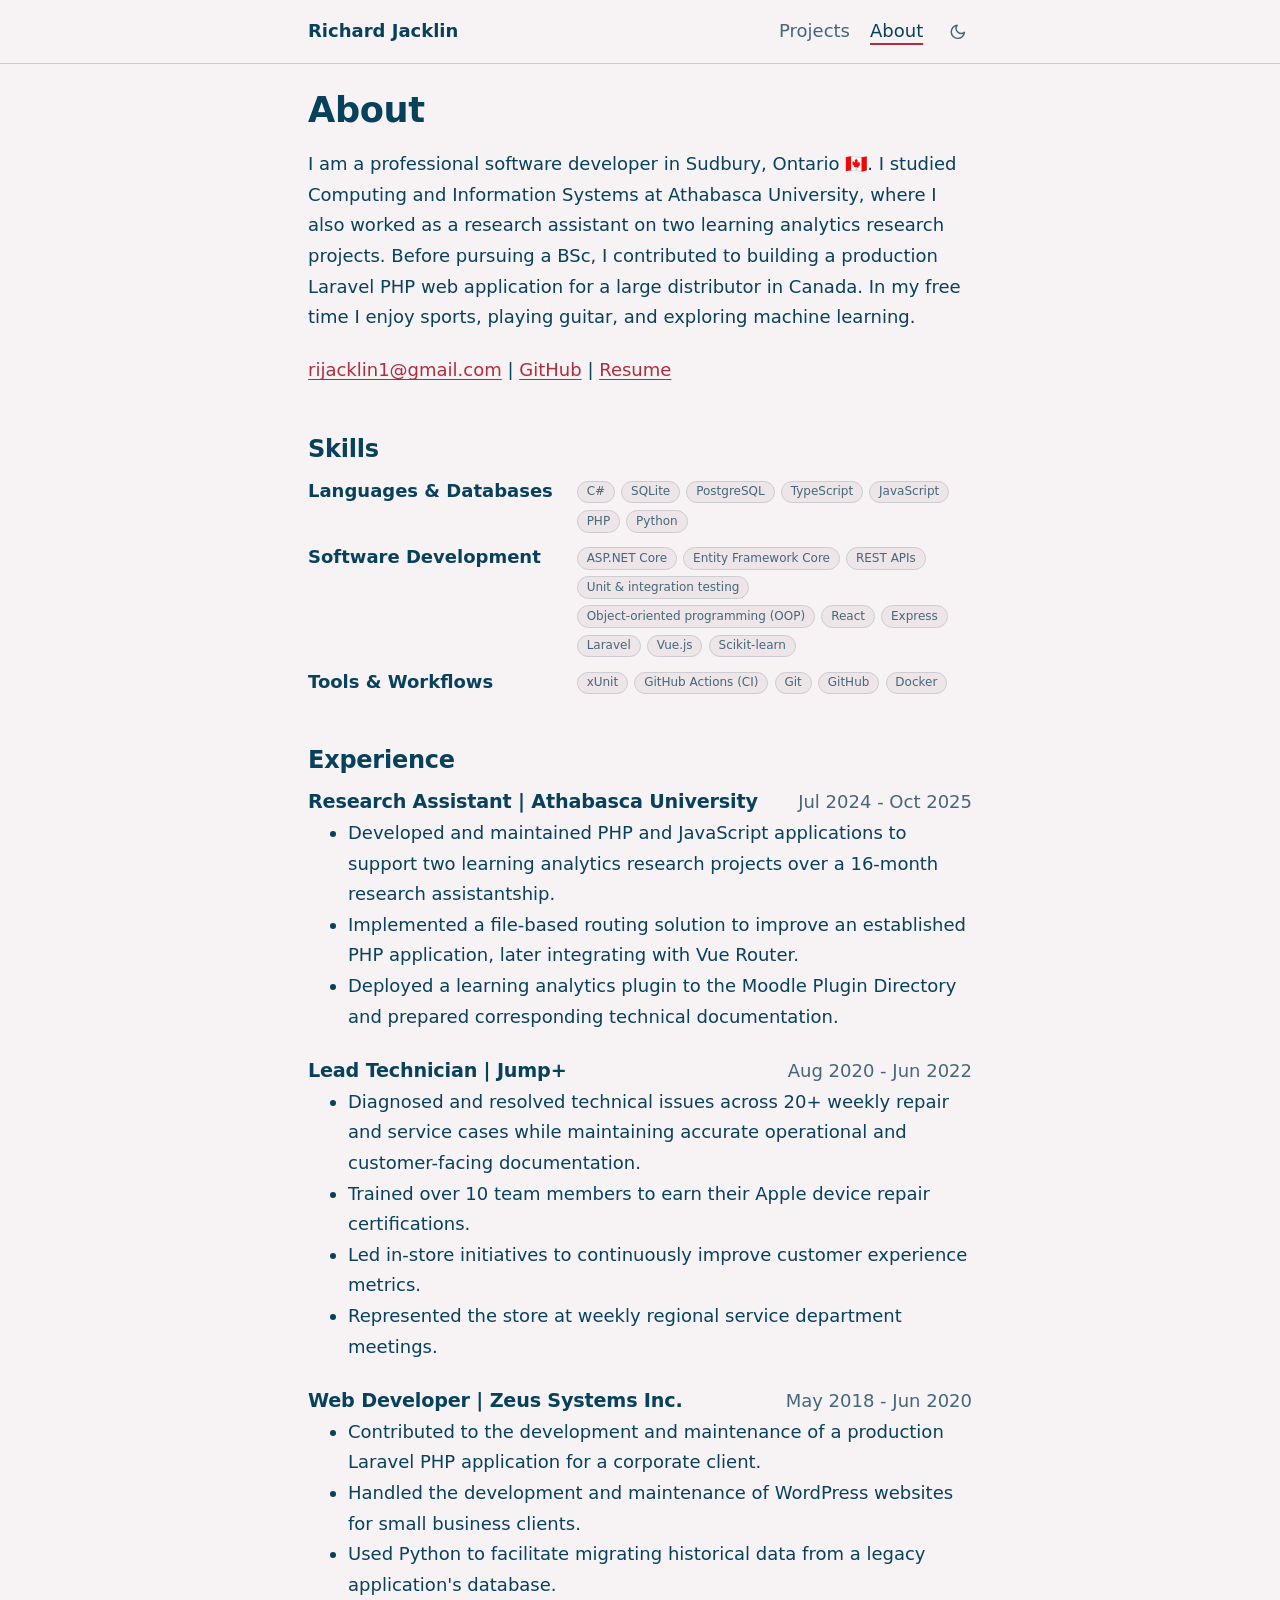
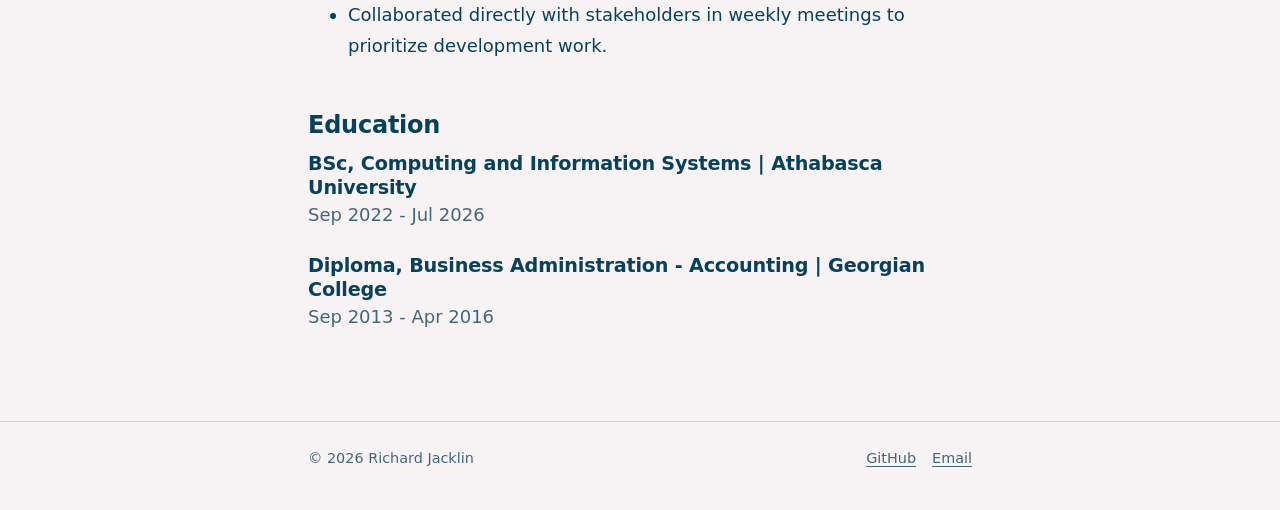
==== about.html @ f095059c "Initial commit." ====
<!doctype html>
<html lang="en">
	<head>
		<meta charset="utf-8" />
		<meta name="viewport" content="width=device-width,initial-scale=1" />
		<script src="js/theme.js"></script>
		<title>About | Richard Jacklin</title>
		<meta name="description" content="About Richard Jacklin: skills, experience and education." />
		<meta property="og:type" content="website" />
		<meta property="og:title" content="About | Richard Jacklin" />
		<meta property="og:description" content="About Richard Jacklin: skills, experience and education." />
		<link rel="icon" type="image/svg+xml" href="img/favicon.svg" />
		<link rel="stylesheet" href="css/style.css" />
		<script src="js/main.js" defer></script>
	</head>
	<body>
		<header class="site-header">
			<div class="container">
				<a class="brand" href="index.html">Richard Jacklin</a>
				<nav aria-label="Main">
					<a href="projects.html">Projects</a>
					<a href="about.html" aria-current="page">About</a>
				</nav>
			</div>
		</header>

		<main class="container">
			<h1>About</h1>
			<p>
        I am a professional software developer in Sudbury, Ontario &#x1F1E8;&#x1F1E6;. I studied Computing and Information
        Systems at Athabasca University, where I also worked as a research assistant on two learning analytics research
        projects. Before pursuing a BSc, I contributed to building a production Laravel PHP web application for a large
        distributor in Canada. In my free time I enjoy sports, playing guitar, and exploring machine learning.
			</p>
			<p>
				<a href="mailto:rijacklin1@gmail.com">rijacklin1@gmail.com</a>
				| <a href="https://github.com/rijacklin" rel="me noopener" target="_blank">GitHub</a>
				| <a href="resume.html">Resume</a>
			</p>

			<h2>Skills</h2>
			<dl class="skills">
				<dt>Languages &amp; Databases</dt>
				<dd>
					<ul class="tags">
						<li class="tag">C#</li>
						<li class="tag">SQLite</li>
						<li class="tag">PostgreSQL</li>
						<li class="tag">TypeScript</li>
						<li class="tag">JavaScript</li>
						<li class="tag">PHP</li>
						<li class="tag">Python</li>
					</ul>
				</dd>
				<dt>Software Development</dt>
				<dd>
					<ul class="tags">
						<li class="tag">ASP.NET Core</li>
						<li class="tag">Entity Framework Core</li>
						<li class="tag">REST APIs</li>
						<li class="tag">Unit &amp; integration testing</li>
						<li class="tag">Object-oriented programming (OOP)</li>
						<li class="tag">React</li>
						<li class="tag">Express</li>
						<li class="tag">Laravel</li>
						<li class="tag">Vue.js</li>
						<li class="tag">Scikit-learn</li>
					</ul>
				</dd>
				<dt>Tools &amp; Workflows</dt>
				<dd>
					<ul class="tags">
						<li class="tag">xUnit</li>
						<li class="tag">GitHub Actions (CI)</li>
						<li class="tag">Git</li>
						<li class="tag">GitHub</li>
						<li class="tag">Docker</li>
					</ul>
				</dd>
			</dl>

			<h2>Experience</h2>
			<div class="entry">
				<div class="head">
					<h3>Research Assistant | Athabasca University</h3>
					<span class="muted">Jul 2024 - Oct 2025</span>
				</div>
				<ul>
					<li>
						Developed and maintained PHP and JavaScript applications to support two learning analytics research
						projects over a 16-month research assistantship.
					</li>
					<li>
						Implemented a file-based routing solution to improve an established PHP application, later
						integrating with Vue Router.
					</li>
					<li>
						Deployed a learning analytics plugin to the Moodle Plugin Directory and prepared corresponding
						technical documentation.
					</li>
				</ul>
			</div>
			<div class="entry">
				<div class="head">
					<h3>Lead Technician | Jump+</h3>
					<span class="muted">Aug 2020 - Jun 2022</span>
				</div>
				<ul>
					<li>
						Diagnosed and resolved technical issues across 20+ weekly repair and service cases while maintaining
						accurate operational and customer-facing documentation.
					</li>
					<li>Trained over 10 team members to earn their Apple device repair certifications.</li>
					<li>Led in-store initiatives to continuously improve customer experience metrics.</li>
					<li>Represented the store at weekly regional service department meetings.</li>
				</ul>
			</div>
			<div class="entry">
				<div class="head">
					<h3>Web Developer | Zeus Systems Inc.</h3>
					<span class="muted">May 2018 - Jun 2020</span>
				</div>
				<ul>
					<li>Contributed to the development and maintenance of a production Laravel PHP application for a corporate client.</li>
					<li>Handled the development and maintenance of WordPress websites for small business clients.</li>
					<li>Used Python to facilitate migrating historical data from a legacy application's database.</li>
					<li>Collaborated directly with stakeholders in weekly meetings to prioritize development work.</li>
				</ul>
			</div>

			<h2>Education</h2>
			<div class="entry">
				<div class="head">
					<h3>BSc, Computing and Information Systems | Athabasca University</h3>
					<span class="muted">Sep 2022 - Jul 2026</span>
				</div>
			</div>
			<div class="entry">
				<div class="head">
					<h3>Diploma, Business Administration - Accounting | Georgian College</h3>
					<span class="muted">Sep 2013 - Apr 2016</span>
				</div>
			</div>
		</main>

		<footer class="site-footer">
			<div class="container">
				<span>&copy; <span data-year>2026</span> Richard Jacklin</span>
				<span class="links">
					<a href="https://github.com/rijacklin" rel="me noopener" target="_blank">GitHub</a>
					<a href="mailto:rijacklin1@gmail.com">Email</a>
				</span>
			</div>
		</footer>
	</body>
</html>
---- css/style.css ----
:root {
	/* Palette: Yale blue, tomato jam, slate grey, peach glow, lavender blush. */
	--yale-blue: #08415c;
	--tomato-jam: #cc2936;
	--slate-grey: #6b818c;
	--peach-glow: #f1bf98;
	--lavender-blush: #eee5e9;

	/* Light: lavender blush page, Yale blue text; tomato jam and slate grey
	   nudged toward Yale blue so links and muted text stay readable on cards. */
	--bg: color-mix(in srgb, var(--lavender-blush) 50%, white);
	--surface: var(--lavender-blush);
	--border: color-mix(in srgb, var(--lavender-blush) 75%, var(--slate-grey));
	--text: var(--yale-blue);
	--muted: color-mix(in srgb, var(--slate-grey) 60%, var(--yale-blue));
	--accent: color-mix(in srgb, var(--tomato-jam) 85%, var(--yale-blue));
	--font-sans: ui-sans-serif, system-ui, -apple-system, 'Segoe UI', Roboto, sans-serif;
	--font-mono: ui-monospace, 'JetBrains Mono', 'Fira Code', SFMono-Regular, Menlo, monospace;
	color-scheme: light dark;
}
/* Theme follows the OS unless the header toggle sets data-theme on <html>.
   Dark: deep Yale blue page, cool off-white text, peach glow accent
   (tomato jam is too dark to read on blue). */
:root[data-theme='light'] {
	color-scheme: light;
}
@media (prefers-color-scheme: dark) {
	:root:not([data-theme='light']) {
		--bg: color-mix(in srgb, var(--yale-blue) 45%, black);
		--surface: color-mix(in srgb, var(--yale-blue) 65%, black);
		--border: color-mix(in srgb, var(--yale-blue) 90%, black);
		--text: color-mix(in srgb, white 92%, var(--yale-blue));
		--muted: color-mix(in srgb, var(--slate-grey) 45%, var(--lavender-blush));
		--accent: var(--peach-glow);
	}
}
:root[data-theme='dark'] {
	--bg: color-mix(in srgb, var(--yale-blue) 45%, black);
	--surface: color-mix(in srgb, var(--yale-blue) 65%, black);
	--border: color-mix(in srgb, var(--yale-blue) 90%, black);
	--text: color-mix(in srgb, white 92%, var(--yale-blue));
	--muted: color-mix(in srgb, var(--slate-grey) 45%, var(--lavender-blush));
	--accent: var(--peach-glow);
	color-scheme: dark;
}

/* ---------- Base ---------- */

*,
*::before,
*::after {
	box-sizing: border-box;
}
html {
	scroll-behavior: smooth;
}
body {
	margin: 0;
	background: var(--bg);
	color: var(--text);
	font: 18px/1.7 var(--font-sans);
	-webkit-font-smoothing: antialiased;
	overflow-wrap: break-word;
}
.container {
	max-width: 44rem;
	margin: 0 auto;
	padding: 0 1.25rem;
}
main.container {
	padding-top: 1.5rem;
	padding-bottom: 4rem;
}
h1,
h2,
h3,
h4 {
	line-height: 1.25;
	margin: 2em 0 0.5em;
	letter-spacing: -0.01em;
}
h1 {
	font-size: 2.2rem;
	margin-top: 0;
}
h2 {
	font-size: 1.5rem;
}
h3 {
	font-size: 1.2rem;
}
p,
ul,
ol {
	margin: 0 0 1.25em;
}
a {
	color: var(--accent);
	text-underline-offset: 3px;
}
a:hover {
	text-decoration-thickness: 2px;
}
img {
	max-width: 100%;
	height: auto;
	border-radius: 8px;
}
hr {
	border: none;
	border-top: 1px solid var(--border);
	margin: 2.5rem 0;
}
code {
	font-family: var(--font-mono);
	font-size: 0.88em;
	background: var(--surface);
	padding: 0.15em 0.35em;
	border-radius: 4px;
}
pre {
	padding: 1rem 1.25rem;
	border-radius: 8px;
	overflow-x: auto;
	font-size: 0.9rem;
	line-height: 1.55;
	border: 1px solid var(--border);
	background: var(--surface);
	margin: 0 0 1.5em;
}
pre code {
	background: none;
	padding: 0;
	font-size: inherit;
}
blockquote {
	margin: 0 0 1.25em;
	padding-left: 1rem;
	border-left: 3px solid var(--accent);
	color: var(--muted);
}
table {
	width: 100%;
	border-collapse: collapse;
	margin-bottom: 1.25em;
}
th,
td {
	text-align: left;
	padding: 0.4em 0.6em;
	border-bottom: 1px solid var(--border);
}
button {
	font: inherit;
	font-size: 0.9rem;
	padding: 0.3rem 0.8rem;
	border: 1px solid var(--border);
	border-radius: 6px;
	background: var(--surface);
	color: var(--text);
	cursor: pointer;
}
.muted {
	color: var(--muted);
}
.tag {
	display: inline-block;
	font-size: 0.75rem;
	padding: 0.05rem 0.55rem;
	border: 1px solid var(--border);
	border-radius: 999px;
	color: var(--muted);
	background: var(--surface);
	line-height: 1.6;
}
.tags {
	display: flex;
	flex-wrap: wrap;
	gap: 0.4rem;
	padding: 0;
	margin: 0.4rem 0 0;
	list-style: none;
}

/* ---------- Header & footer ---------- */

.site-header {
	border-bottom: 1px solid var(--border);
}
.site-header .container {
	display: flex;
	align-items: center;
	justify-content: space-between;
	gap: 1rem;
	padding-top: 1rem;
	padding-bottom: 1rem;
}
.brand {
	font-weight: 700;
	color: var(--text);
	text-decoration: none;
}
.site-header nav {
	display: flex;
	align-items: center;
	gap: 1.25rem;
}
.theme-toggle {
	display: inline-flex;
	padding: 0.35rem;
	border: none;
	background: none;
	color: var(--muted);
}
.theme-toggle:hover {
	color: var(--text);
	background: var(--surface);
}
.theme-toggle svg {
	width: 1.1rem;
	height: 1.1rem;
}
.site-header nav a {
	color: var(--muted);
	text-decoration: none;
}
.site-header nav a:hover,
.site-header nav a[aria-current='page'] {
	color: var(--text);
}
.site-header nav a[aria-current='page'] {
	text-decoration: underline;
	text-decoration-color: var(--accent);
	text-decoration-thickness: 2px;
	text-underline-offset: 6px;
}

.site-footer {
	border-top: 1px solid var(--border);
	color: var(--muted);
	font-size: 0.9rem;
}
.site-footer .container {
	display: flex;
	flex-wrap: wrap;
	justify-content: space-between;
	gap: 0.5rem 1.5rem;
	padding-top: 1.5rem;
	padding-bottom: 2.5rem;
}
.site-footer .links {
	display: flex;
	gap: 1rem;
}
.site-footer a {
	color: var(--muted);
}
.site-footer a:hover {
	color: var(--text);
}

/* ---------- Home ---------- */

.intro {
	display: flex;
	align-items: center;
	gap: 1.75rem;
	margin-bottom: 3rem;
}
.intro p:last-child {
	margin-bottom: 0;
}
.headshot {
	flex-shrink: 0;
	width: 8.5rem;
	height: 8.5rem;
	border-radius: 50%;
	border: 1px solid var(--border);
	object-fit: cover;
}
.lead {
	font-size: 1.35rem;
	line-height: 1.5;
}

/* ---------- Projects ---------- */

.grid {
	display: grid;
	gap: 1rem;
	margin-bottom: 1rem;
}
.card {
	padding: 1.25rem;
	border: 1px solid var(--border);
	border-radius: 12px;
	background: var(--surface);
}
.card h3 {
	margin: 0 0 0.4rem;
}
.card p {
	margin: 0 0 0.5rem;
}
.card .links {
	display: flex;
	gap: 1rem;
	margin: 0.75rem 0 0;
	font-size: 0.95rem;
}

/* ---------- About ---------- */

.skills {
	display: grid;
	grid-template-columns: max-content 1fr;
	gap: 0.6rem 1.5rem;
	margin: 0;
}
.skills dt {
	font-weight: 600;
}
.skills dd {
	margin: 0;
}
.skills dd .tags {
	margin: 0.3rem 0 0;
}
.entry {
	margin-bottom: 1.5rem;
}
.entry .head {
	display: flex;
	flex-wrap: wrap;
	justify-content: space-between;
	align-items: baseline;
	gap: 0 1rem;
}
.entry .head h3 {
	margin: 0;
}

@media (max-width: 600px) {
	body {
		font-size: 17px;
	}
	h1 {
		font-size: 1.8rem;
	}
	.skills {
		grid-template-columns: 1fr;
	}
	.intro {
		flex-direction: column;
		align-items: flex-start;
		gap: 1.25rem;
	}
	.headshot {
		width: 6.5rem;
		height: 6.5rem;
	}
}
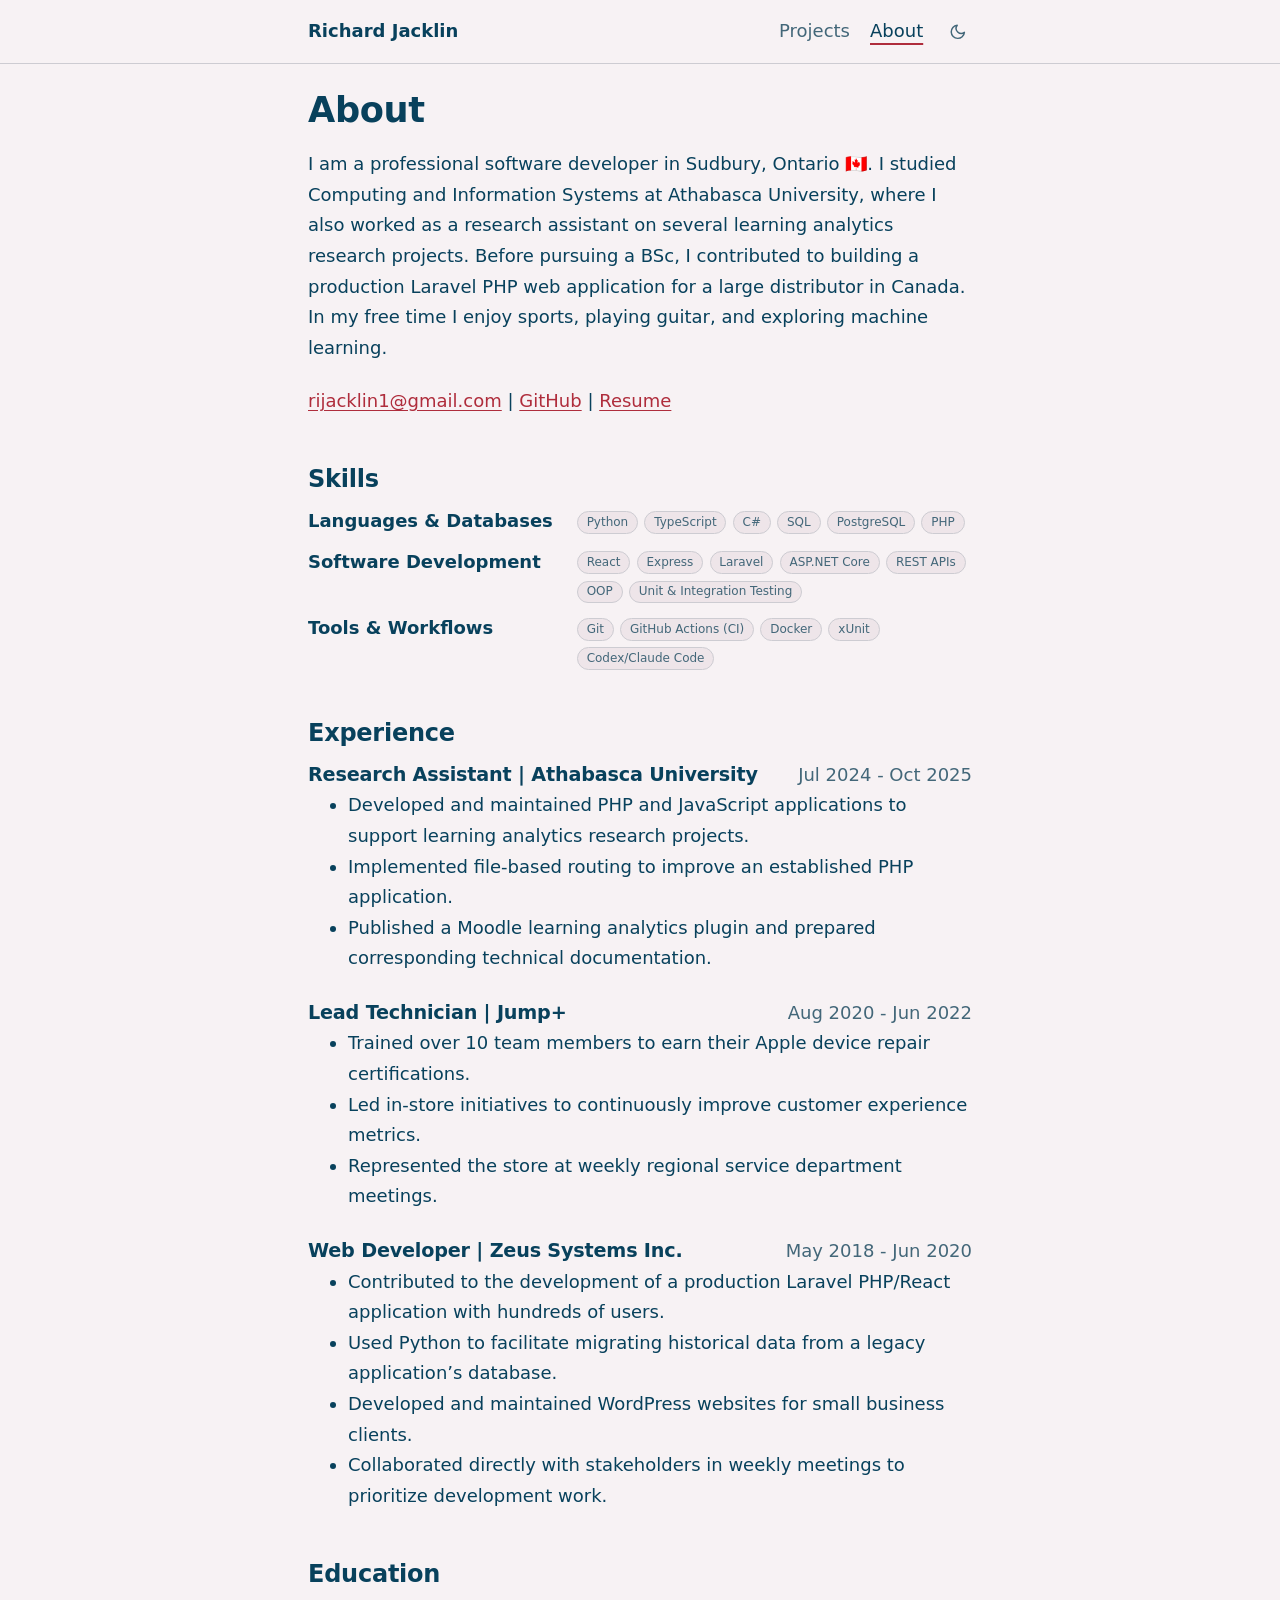
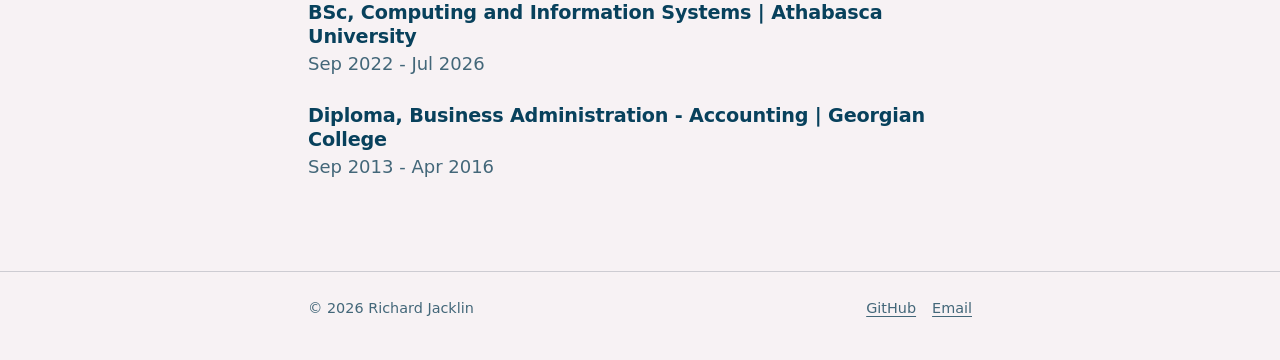
==== commit 00b8754e: "Text updates" ====
--- a/about.html
+++ b/about.html
@@ -28,7 +28,7 @@
 			<h1>About</h1>
 			<p>
         I am a professional software developer in Sudbury, Ontario &#x1F1E8;&#x1F1E6;. I studied Computing and Information
-        Systems at Athabasca University, where I also worked as a research assistant on two learning analytics research
+        Systems at Athabasca University, where I also worked as a research assistant on several learning analytics research
         projects. Before pursuing a BSc, I contributed to building a production Laravel PHP web application for a large
         distributor in Canada. In my free time I enjoy sports, playing guitar, and exploring machine learning.
 			</p>
@@ -43,38 +43,34 @@
 				<dt>Languages &amp; Databases</dt>
 				<dd>
 					<ul class="tags">
+						<li class="tag">Python</li>
+						<li class="tag">TypeScript</li>
 						<li class="tag">C#</li>
-						<li class="tag">SQLite</li>
+						<li class="tag">SQL</li>
 						<li class="tag">PostgreSQL</li>
-						<li class="tag">TypeScript</li>
-						<li class="tag">JavaScript</li>
 						<li class="tag">PHP</li>
-						<li class="tag">Python</li>
 					</ul>
 				</dd>
 				<dt>Software Development</dt>
 				<dd>
 					<ul class="tags">
-						<li class="tag">ASP.NET Core</li>
-						<li class="tag">Entity Framework Core</li>
-						<li class="tag">REST APIs</li>
-						<li class="tag">Unit &amp; integration testing</li>
-						<li class="tag">Object-oriented programming (OOP)</li>
 						<li class="tag">React</li>
 						<li class="tag">Express</li>
 						<li class="tag">Laravel</li>
-						<li class="tag">Vue.js</li>
-						<li class="tag">Scikit-learn</li>
+						<li class="tag">ASP.NET Core</li>
+						<li class="tag">REST APIs</li>
+						<li class="tag">OOP</li>
+						<li class="tag">Unit &amp; Integration Testing</li>
 					</ul>
 				</dd>
 				<dt>Tools &amp; Workflows</dt>
 				<dd>
 					<ul class="tags">
+						<li class="tag">Git</li>
+						<li class="tag">GitHub Actions (CI)</li>
+						<li class="tag">Docker</li>
 						<li class="tag">xUnit</li>
-						<li class="tag">GitHub Actions (CI)</li>
-						<li class="tag">Git</li>
-						<li class="tag">GitHub</li>
-						<li class="tag">Docker</li>
+						<li class="tag">Codex/Claude Code</li>
 					</ul>
 				</dd>
 			</dl>
@@ -86,18 +82,9 @@
 					<span class="muted">Jul 2024 - Oct 2025</span>
 				</div>
 				<ul>
-					<li>
-						Developed and maintained PHP and JavaScript applications to support two learning analytics research
-						projects over a 16-month research assistantship.
-					</li>
-					<li>
-						Implemented a file-based routing solution to improve an established PHP application, later
-						integrating with Vue Router.
-					</li>
-					<li>
-						Deployed a learning analytics plugin to the Moodle Plugin Directory and prepared corresponding
-						technical documentation.
-					</li>
+					<li>Developed and maintained PHP and JavaScript applications to support learning analytics research projects.</li>
+					<li>Implemented file-based routing to improve an established PHP application.</li>
+					<li>Published a Moodle learning analytics plugin and prepared corresponding technical documentation.</li>
 				</ul>
 			</div>
 			<div class="entry">
@@ -106,10 +93,6 @@
 					<span class="muted">Aug 2020 - Jun 2022</span>
 				</div>
 				<ul>
-					<li>
-						Diagnosed and resolved technical issues across 20+ weekly repair and service cases while maintaining
-						accurate operational and customer-facing documentation.
-					</li>
 					<li>Trained over 10 team members to earn their Apple device repair certifications.</li>
 					<li>Led in-store initiatives to continuously improve customer experience metrics.</li>
 					<li>Represented the store at weekly regional service department meetings.</li>
@@ -121,9 +104,9 @@
 					<span class="muted">May 2018 - Jun 2020</span>
 				</div>
 				<ul>
-					<li>Contributed to the development and maintenance of a production Laravel PHP application for a corporate client.</li>
-					<li>Handled the development and maintenance of WordPress websites for small business clients.</li>
-					<li>Used Python to facilitate migrating historical data from a legacy application's database.</li>
+					<li>Contributed to the development of a production Laravel PHP/React application with hundreds of users.</li>
+					<li>Used Python to facilitate migrating historical data from a legacy application’s database.</li>
+					<li>Developed and maintained WordPress websites for small business clients.</li>
 					<li>Collaborated directly with stakeholders in weekly meetings to prioritize development work.</li>
 				</ul>
 			</div>
--- a/css/style.css
+++ b/css/style.css
@@ -270,6 +270,9 @@
 .intro p:last-child {
 	margin-bottom: 0;
 }
+.intro .muted a {
+	white-space: nowrap;
+}
 .headshot {
 	flex-shrink: 0;
 	width: 8.5rem;
